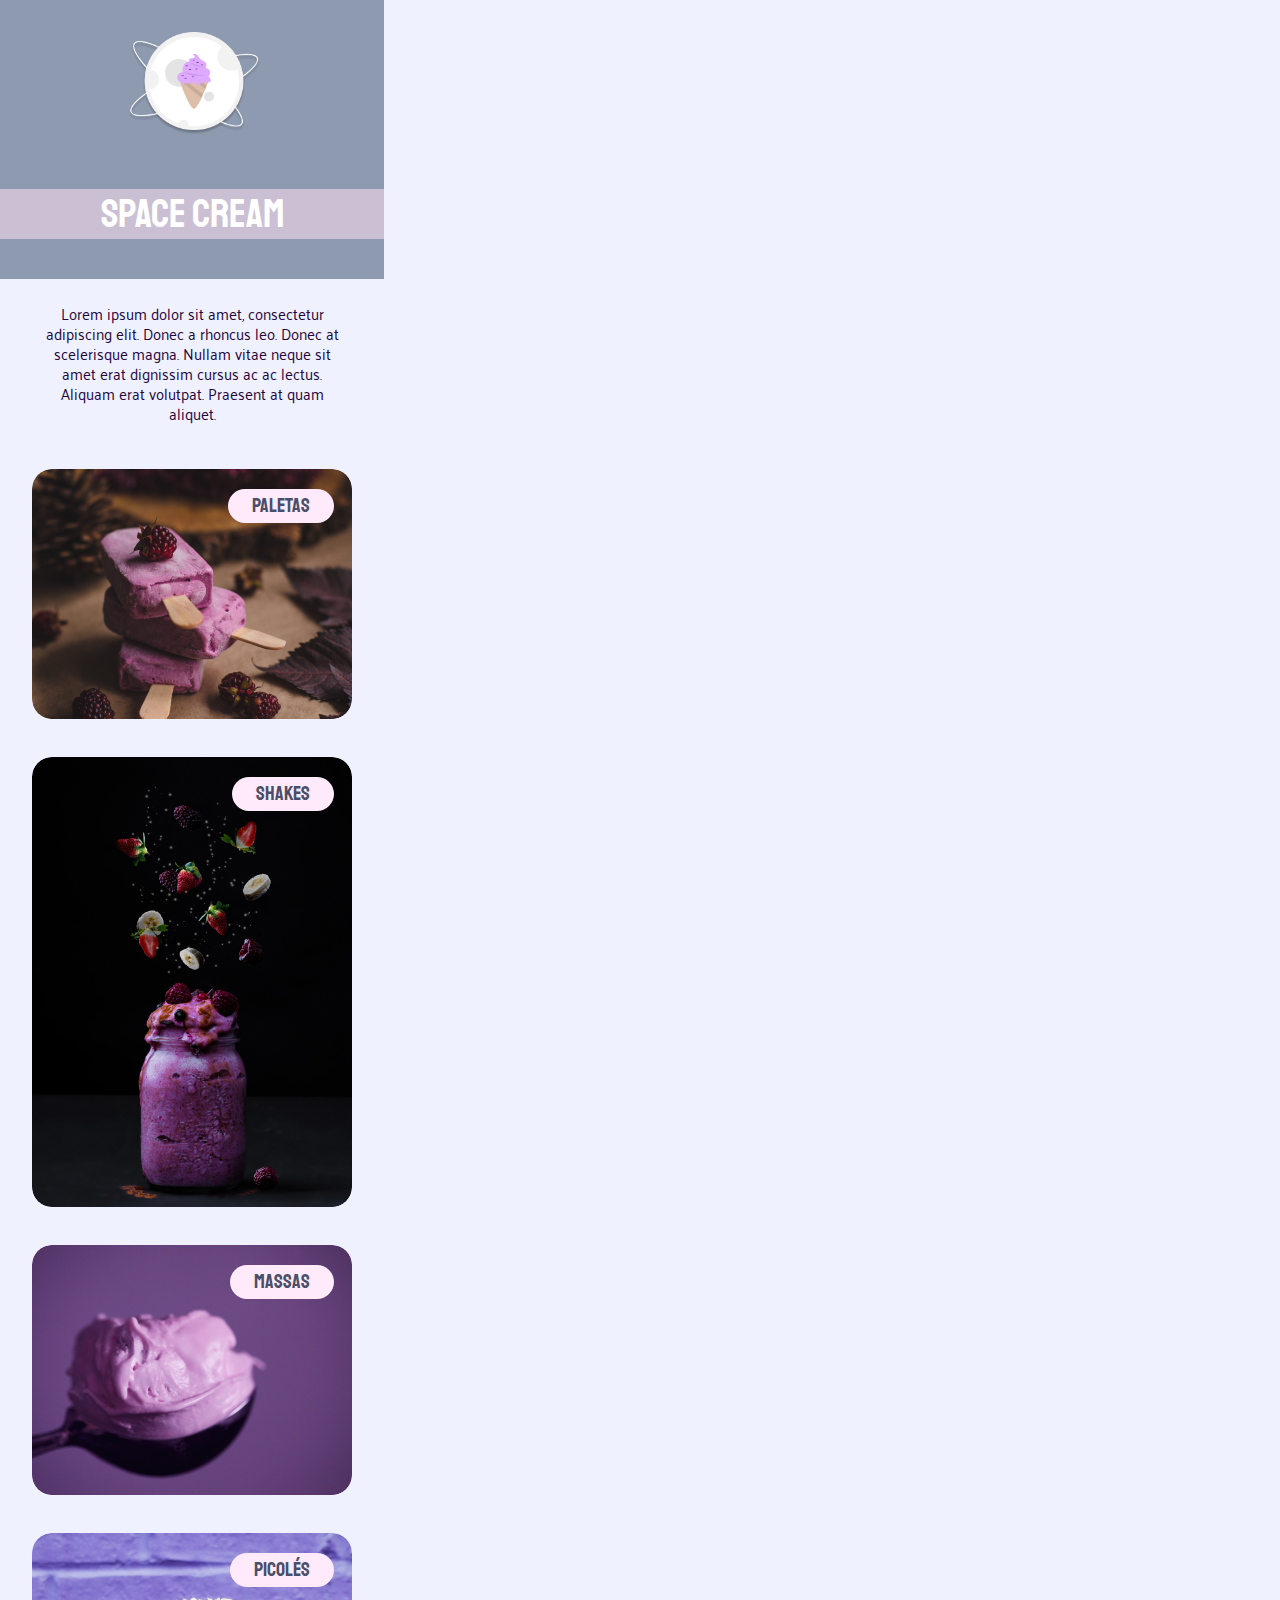
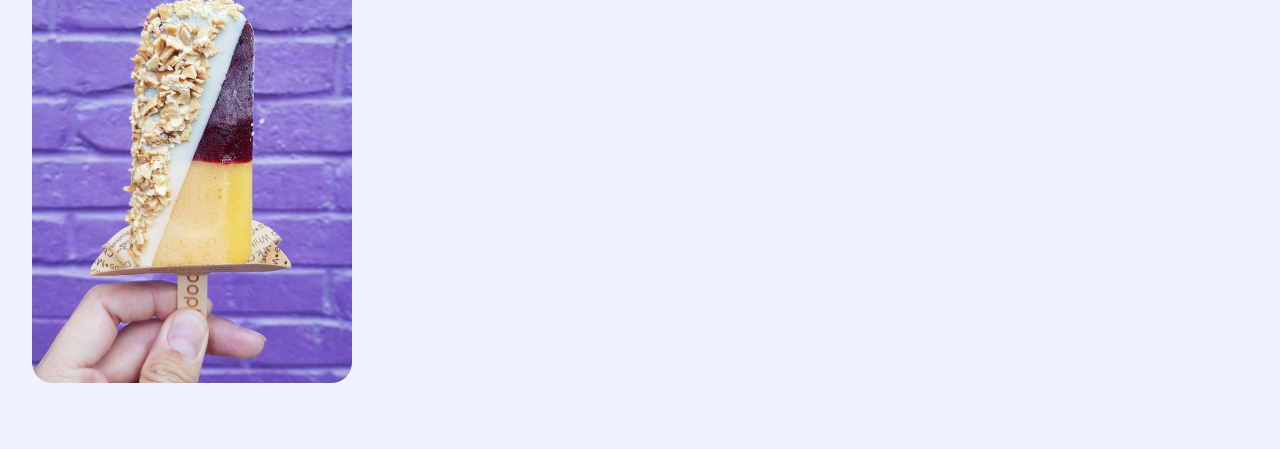
==== desafio/index.html @ 0c06a697 "add files" ====
<!DOCTYPE html>
<html lang="en">
<head>
    <link rel="preconnect" href="https://fonts.googleapis.com">
    <link rel="preconnect" href="https://fonts.gstatic.com" crossorigin>
    <meta charset="UTF-8">
    <meta name="viewport" content="width=device-width, initial-scale=1.0">
    <link rel="stylesheet" href="./src/style.css">
    <link href="https://fonts.googleapis.com/css2?family=Palanquin&family=Staatliches&display=swap" rel="stylesheet">
    <title>Space Cream</title>
</head>
<body>
    <div class="page">
        <header>
            <img src="./src/imgs/logo.png" alt="Logo com desenho de sorvete">
            <div class="top"><h1>Space Cream</h1></div>
        </header>
        <main>
            <p>Lorem ipsum dolor sit amet, consectetur adipiscing elit. Donec a rhoncus leo. Donec at scelerisque magna. Nullam vitae neque sit amet erat dignissim cursus ac ac lectus. Aliquam erat volutpat. Praesent at quam aliquet.</p>
        
            <div class="card">
                <img src="./src/imgs/sorvete1.png" alt="Sorvete de framboesa">
                <h2>Paletas</h2>
            </div>
            <div class="card">
                <img src="./src/imgs/sorvete2.png" alt="Pote de sorvete e frutas">
                <h2>Shakes</h2>
            </div>
            <div class="card">
                <img src="./src/imgs/sorvete3.png" alt="Colher com sorvete">
                <h2>Massas</h2>
            </div>
            <div class="card">
                <img src="./src/imgs/sorvete4.png" alt="Picolé com castanhas">
                <h2>Picolés</h2>
            </div>
        </main>
    </div>
</body>
</html>
---- desafio/src/style.css ----
* {
    margin: 0;
    padding: 0;
    box-sizing: border-box;
}

:root {
    --ff-heading: 'Staatliches', cursive;
    --ff-body: 'Palanquin', sans-serif;

    --bg-primary: #8E9AAF;
    --bg-secondary: #CBC0D3;
    --bg-tertiary: #EFF1FF;
    --bg-quaternary: #FEEAFA;

    --fc-primary: #FFFFFF;
    --fc-secondary: #23053A;
    --fc-tertiary: #4A4E69;

    font-size: 62.5%;
}

body {
    font-family: var(--ff-body);

    background: var(--bg-tertiary);

    color: var(--fc-secondary);

    font-size: 2rem;
}

body::before {
    content: '';
    width: 38.4rem;
    height: 27.9rem;
    background: var(--bg-primary);

    position: absolute;
    top: 0;
    left: 0;
    z-index: -1;
    display: block;
}

.page {
    width: 38.4rem;
}

header {
    font-family: var(--ff-heading);

    text-align: center;

    font-size: 4rem;
}

header img {
    margin: 3.2rem 12.4rem 4rem;
    width: 13.7rem;
}

header h1 {
    color: var(--fc-primary);
    background: var(--bg-secondary);

    font-weight: 400;

    padding: 0 8.6rem 0;

    font-size: 4rem;
}

.top {
    margin-bottom: 5rem;
}

main {
    display: grid;
    gap: 3.2rem;

    padding-bottom: 6rem;
}

main p {
    font-size: 1.5rem;
    line-height: 2rem;
    font-weight: 400;
    text-align: center;

    margin: 1.4rem 3.6rem;
}

.card {
    position: relative;

    font-family: var(--ff-heading);
}

.card img {
    object-fit: cover;

    border-radius: 2rem;

    margin-left: 3.2rem;
}

.card h2 {
    position: absolute;
    top: 2rem;
    right: 5rem;

    font-size: 2rem;
    line-height: 3.4rem;
    font-weight: 400;

    background: var(--bg-quaternary);
    color: var(--fc-tertiary);
    
    border-radius: 2rem;

    padding: 0 2.4rem;

    display: flex;
    flex-direction: column;
}
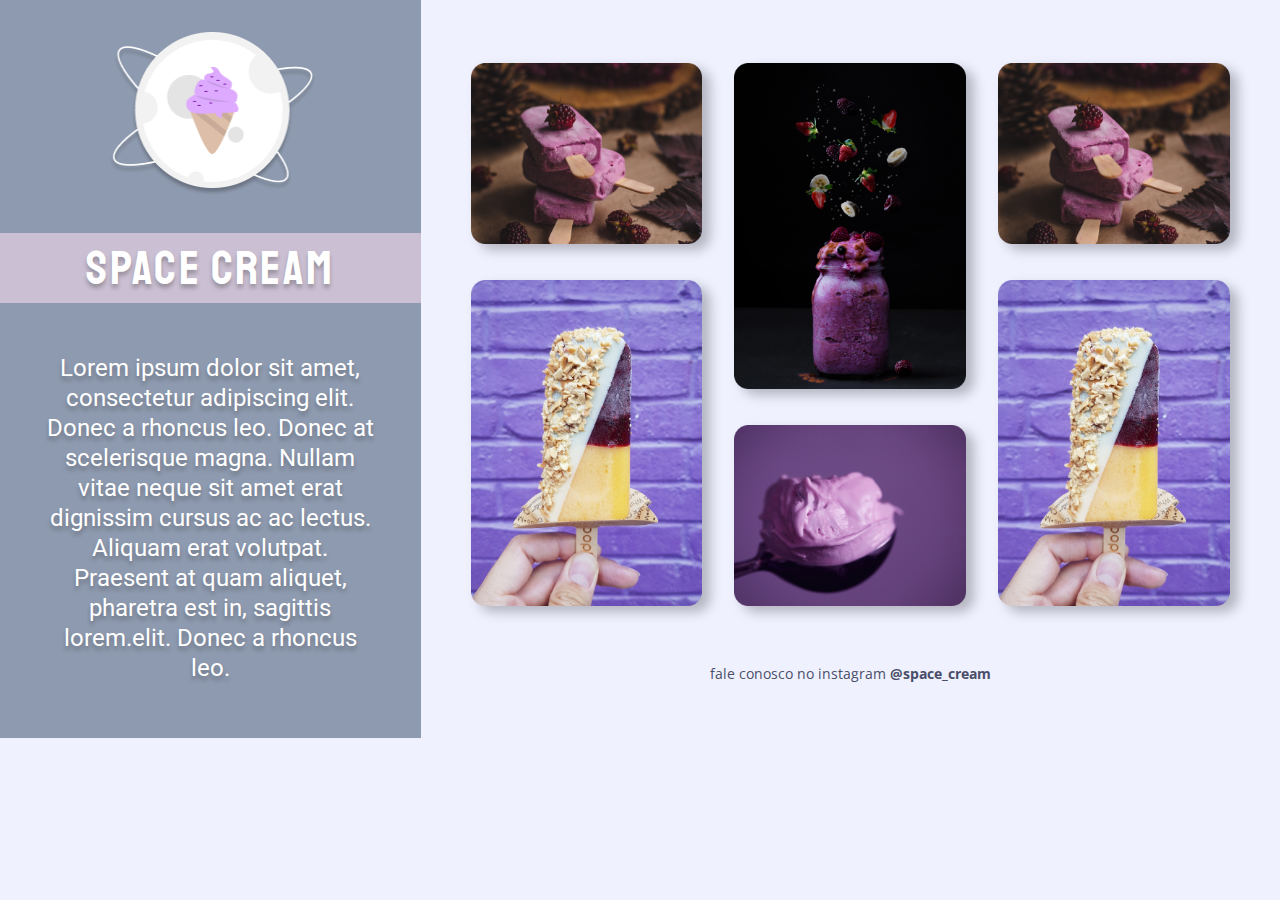
==== commit a8204d69: "add files" ====
--- a/desafio/index.html
+++ b/desafio/index.html
@@ -1,40 +1,68 @@
 <!DOCTYPE html>
-<html lang="en">
+<html lang="pt-br">
 <head>
     <link rel="preconnect" href="https://fonts.googleapis.com">
     <link rel="preconnect" href="https://fonts.gstatic.com" crossorigin>
     <meta charset="UTF-8">
     <meta name="viewport" content="width=device-width, initial-scale=1.0">
-    <link rel="stylesheet" href="./src/style.css">
-    <link href="https://fonts.googleapis.com/css2?family=Palanquin&family=Staatliches&display=swap" rel="stylesheet">
+    <link rel="stylesheet" href="style.css">
+    <link href="https://fonts.googleapis.com/css2?family=Open+Sans:wght@400;700&family=Roboto&family=Staatliches&display=swap" rel="stylesheet">
     <title>Space Cream</title>
 </head>
 <body>
-    <div class="page">
-        <header>
-            <img src="./src/imgs/logo.png" alt="Logo com desenho de sorvete">
-            <div class="top"><h1>Space Cream</h1></div>
-        </header>
-        <main>
-            <p>Lorem ipsum dolor sit amet, consectetur adipiscing elit. Donec a rhoncus leo. Donec at scelerisque magna. Nullam vitae neque sit amet erat dignissim cursus ac ac lectus. Aliquam erat volutpat. Praesent at quam aliquet.</p>
-        
+    <header>
+        <div class="header-page">
+                <img src="./imgs/logo.png" alt="Logo com desenho de sorvete">
+            <div class="title-page">
+                <h1>Space Cream</h1>
+            </div>
+        </div>
+    </header>
+    
+    <main>
+        <section>
+            <p>
+                Lorem ipsum dolor sit amet, consectetur adipiscing elit. Donec a rhoncus leo. Donec at scelerisque magna. Nullam vitae neque sit amet erat dignissim cursus ac ac lectus. Aliquam erat volutpat. Praesent at quam aliquet.
+            </p>
+        </section>
+
+        <div class="cards">
             <div class="card">
-                <img src="./src/imgs/sorvete1.png" alt="Sorvete de framboesa">
+                <img src="./imgs/sorvete1.png" alt="Sorvete de framboesa">
                 <h2>Paletas</h2>
             </div>
+
             <div class="card">
-                <img src="./src/imgs/sorvete2.png" alt="Pote de sorvete e frutas">
+                <img src="./imgs/sorvete2.png" alt="Pote de sorvete e frutas">
                 <h2>Shakes</h2>
             </div>
+
             <div class="card">
-                <img src="./src/imgs/sorvete3.png" alt="Colher com sorvete">
+                <img src="./imgs/sorvete3.png" alt="Colher com sorvete">
                 <h2>Massas</h2>
             </div>
+
             <div class="card">
-                <img src="./src/imgs/sorvete4.png" alt="Picolé com castanhas">
+                <img src="./imgs/sorvete4.png" alt="Picolé com castanhas">
                 <h2>Picolés</h2>
             </div>
-        </main>
-    </div>
+
+            <div class="card">
+                <img src="./imgs/sorvete1.png" alt="Sorvete de framboesa">
+                <h2>Paletas</h2>
+            </div>
+
+            <div class="card">
+                <img src="./imgs/sorvete4.png" alt="Picolé com castanhas">
+                <h2>Picolés</h2>
+            </div>
+        </div>
+
+        <footer>
+            <p>
+                fale conosco no instagram <a href=# target="_blank">@space_cream</a>
+            </p>
+        </footer>
+    </main>
 </body>
 </html>--- a/desafio/style.css
+++ b/desafio/style.css
@@ -0,0 +1,326 @@
+* {
+    margin: 0;
+    padding: 0;
+    box-sizing: border-box;
+}
+
+:root {
+    --ff-heading: 'Staatliches', cursive;
+    --ff-body: 'Roboto', sans-serif;
+    --ff-footer: 'Open Sans', sans-serif;
+
+    --bg-primary: #8E9AAF;
+    --bg-secondary: #CBC0D3;
+    --bg-tertiary: #EFF1FF;
+    --bg-quaternary: #FEEAFA;
+
+    --fc-primary: #FFFFFF;
+    --fc-secondary: #23053A;
+    --fc-tertiary: #4A4E69;
+
+    font-size: 62.5%;
+}
+
+body {
+    font-size: 1.6rem;
+    background: var(--bg-tertiary);
+}
+
+header {
+    background: var(--bg-primary);
+    width: 100%;
+    text-align: center;
+
+    padding-top: 1.2rem;
+    padding-bottom: 2rem;
+}
+
+header img {
+    width: 13.7rem;
+    height: auto;
+
+    transition: all 2s;
+}
+
+header img:hover {
+    transform: scale(1.1);
+}
+
+header .title-page {
+    background: var(--bg-secondary);
+    height: 4.9rem;
+    
+    display: flex;
+    justify-content: center;
+    align-items: center;
+}
+
+header h1 {
+    font-family: var(--ff-heading);
+    font-weight: 400;
+    font-size: 4rem;
+    line-height: 3.4rem;
+    letter-spacing: 0.05em;
+
+    color: var(--fc-primary);
+    text-shadow: 0px 4px 4px rgba(0, 0, 0, 0.25);
+}
+
+main {
+    margin: 0 auto;
+    width: 80%;
+}
+
+main section {   
+    max-width: 30rem;
+    margin: auto;
+    padding-top: 2.5rem;
+}
+
+main section p {
+    font-family: var(--ff-body);
+    font-weight: 400;
+    font-size: 1.6rem;
+    line-height: 2rem;
+    text-align: center;
+    
+    color: var(--fc-secondary);
+    text-shadow: 0px 2px 2px rgba(0, 0, 0, 0.25);
+}
+
+.cards {
+    margin-top: 6.3rem;
+    margin-bottom: 5rem;
+    
+    display: grid;
+    gap: 3.2rem;
+}
+
+.card {
+    position: relative;
+    filter: drop-shadow(8px 6px 6px rgba(0, 0, 0, 0.25));
+}
+
+.card img {
+    width: 100%;
+    animation: topdown 2s;  
+}
+
+.card h2 {
+    font-family: var(--ff-heading);
+    font-weight: 400;
+    font-size: 2.0rem;
+    line-height: 3.4rem;
+    letter-spacing: 0.05em;
+    color: var(--fc-secondary);
+    
+    position: absolute;
+    top: 1.6rem;
+    right: 1.6rem;
+    
+    background: var(--bg-quaternary);
+    height: 3.5rem;
+    border-radius: 2.0rem;
+    padding: 0 2.4rem;
+    
+    display: inline-flex;
+    align-items: center;
+    animation: downtop 1.5s 2s backwards;
+}
+
+footer {
+    display: none;
+    
+    font-family: var(--ff-footer);
+    font-weight: 400;
+    font-size: 1.4rem;
+    line-height: 2.8rem;
+    
+    color: var(--fc-tertiary);
+    padding-bottom: 4rem;
+}
+
+footer a {
+    text-decoration: none;
+    
+    font-family: var(--ff-footer);
+    font-weight: 700;
+    font-size: 1.4rem;
+    line-height: 2.8rem;
+    
+    color: var(--fc-tertiary);
+}
+
+@keyframes topdown {
+    from {
+        opacity: 0;
+        transform: translateY(6rem);
+    }
+    to {
+        opacity: 1;
+        transform: translateY(0);
+    }
+}
+
+@keyframes downtop {
+    from {
+        opacity: 0;
+        transform: translateY(-4rem);
+    }
+    to {
+        opacity: 1;
+        transform: translateY(0);
+    }
+}
+
+@media (min-width:700px) and (max-width:1240px) {
+       body {
+        display: flex;       
+       }
+
+       main {
+        padding: 0 5rem;
+       }
+
+       section {
+        display: none;
+       }
+
+       header::after {
+        content: "Lorem ipsum dolor sit amet, consectetur adipiscing elit. Donec a rhoncus leo. Donec at scelerisque magna. Nullam vitae neque sit amet erat dignissim cursus ac ac lectus. Aliquam erat volutpat. Praesent at quam aliquet, pharetra est in, sagittis lorem.elit. Donec a rhoncus leo. ";
+        color: var(--fc-primary);
+        font-size: 2.4rem;
+        line-height: 3.0rem;
+        display: block;
+        margin: auto;
+        max-width: 40.5rem;
+        font-family: var(--ff-body);
+        padding-top: 5rem;
+        width: 80%;
+        text-shadow: 0px 4px 4px rgba(0, 0, 0, 0.25);
+       }
+
+       header h1 {
+        font-size: 4.8rem;
+       }
+
+       header img {
+        width: 21.4rem;
+        height: 16.7rem;
+       }
+
+       .header-page {
+        margin-top: 2rem;
+       }
+
+       .title-page {
+        margin-top: 3rem;
+        min-height: 7rem;
+       }
+
+       footer {
+        display: inline;
+        text-align: center;
+        margin-bottom: 5rem;
+       }
+    }
+
+@media (min-width: 1241px) {
+    .cards {
+        grid-template-areas: 
+        "A B E"
+        "D B F"
+        "D C F";
+        } 
+
+        .cards div:nth-child(1) {
+            grid-area: A;
+       }
+
+       .cards div:nth-child(2) {
+            grid-area: B;    
+       }
+
+       .cards div:nth-child(3) {
+            grid-area: C;     
+       }
+
+       .cards div:nth-child(4) {
+            grid-area: D;      
+       }
+
+       .cards div:nth-child(5) {
+            grid-area: E;       
+       }
+
+       .cards div:nth-child(6) {
+            grid-area: F;      
+       }
+
+       .card {
+        transition: all .3s;
+       }
+
+       .card:hover {
+        transform: scale(1.06);
+       }
+
+       body {
+        display: flex;       
+       }
+
+       main {
+        padding: 0 5rem 5rem;
+       }
+
+       section {
+        display: none;
+       }
+
+       header {
+        width: 40%;
+       }
+
+       header::after {
+        content: "Lorem ipsum dolor sit amet, consectetur adipiscing elit. Donec a rhoncus leo. Donec at scelerisque magna. Nullam vitae neque sit amet erat dignissim cursus ac ac lectus. Aliquam erat volutpat. Praesent at quam aliquet, pharetra est in, sagittis lorem.elit. Donec a rhoncus leo. ";
+        color: var(--fc-primary);
+        font-size: 2.4rem;
+        line-height: 3.0rem;
+        display: block;
+        margin: auto;
+        max-width: 40.5rem;
+        font-family: var(--ff-body);
+        padding-top: 5rem;
+        width: 80%;
+        text-shadow: 0px 4px 4px rgba(0, 0, 0, 0.25);
+       }
+
+       header h1 {
+        font-size: 4.8rem;
+       }
+
+       header img {
+        width: 21.4rem;
+        height: 16.7rem;
+       }
+
+       .header-page {
+        margin-top: 2rem;
+       }
+
+       .title-page {
+        margin-top: 3rem;
+        min-height: 7rem;
+       }
+
+       .card h2 {
+        display: none;
+       }
+
+       footer {
+        display: inline;
+        text-align: center;
+        margin-bottom: 5rem;
+       }
+    }
+    